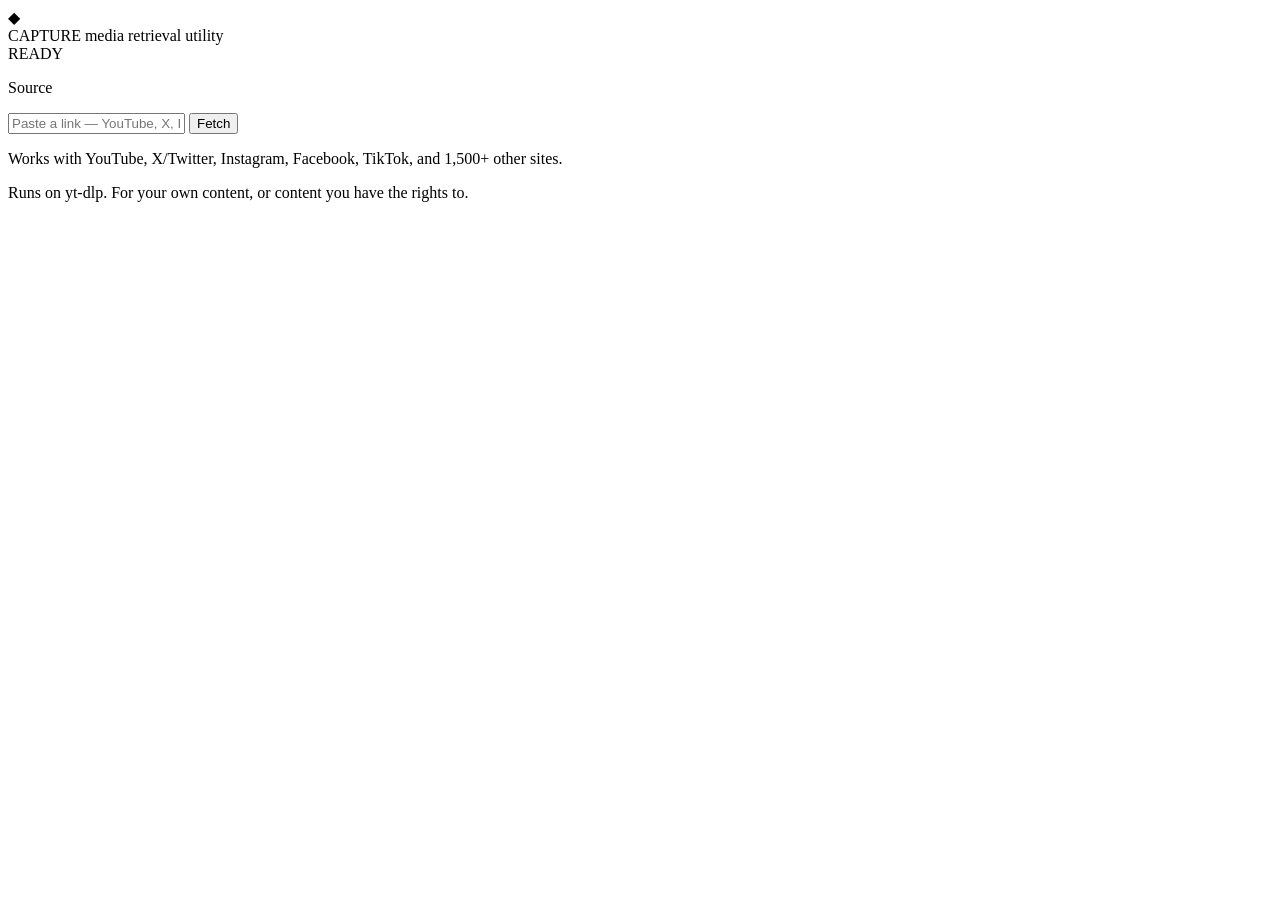
==== frontend/index.html @ 7ab4e215 "Add initial HTML structure for media retrieval utility" ====
<!doctype html>
<html lang="en">
<head>
<meta charset="UTF-8" />
<meta name="viewport" content="width=device-width, initial-scale=1" />
<title>Capture — media retrieval utility</title>
<link rel="preconnect" href="https://fonts.googleapis.com" />
<link rel="preconnect" href="https://fonts.gstatic.com" crossorigin />
<link href="https://fonts.googleapis.com/css2?family=Space+Grotesk:wght@500;700&family=IBM+Plex+Sans:wght@400;500;600&family=IBM+Plex+Mono:wght@400;500&display=swap" rel="stylesheet" />
<link rel="stylesheet" href="style.css" />
</head>
<body>

<div class="frame">

  <header class="nameplate">
    <div class="nameplate-mark" aria-hidden="true">&#9670;</div>
    <div class="nameplate-text">
      <span class="nameplate-title">CAPTURE</span>
      <span class="nameplate-sub">media retrieval utility</span>
    </div>
    <div class="nameplate-status"><span class="status-dot"></span>READY</div>
  </header>

  <main>

    <section class="panel source-panel" aria-labelledby="source-label">
      <p class="eyebrow" id="source-label">Source</p>
      <form id="fetch-form" class="source-form">
        <input
          type="url"
          id="url-input"
          class="url-input"
          placeholder="Paste a link — YouTube, X, Instagram, Facebook…"
          autocomplete="off"
          required
        />
        <button type="submit" id="fetch-btn" class="fetch-btn">
          <span class="btn-label">Fetch</span>
        </button>
      </form>
      <p class="hint">Works with YouTube, X/Twitter, Instagram, Facebook, TikTok, and 1,500+ other sites.</p>
      <p class="error-text" id="error-box" role="alert" hidden></p>
    </section>

    <section class="panel media-panel" id="media-panel" hidden>
      <img id="media-thumb" class="media-thumb" alt="" />
      <div class="media-meta">
        <h2 id="media-title" class="media-title"></h2>
        <p class="media-sub">
          <span id="media-uploader"></span><span class="dot-sep" id="uploader-sep" hidden>&middot;</span><span id="media-duration" class="mono"></span>
        </p>
      </div>
    </section>

    <section class="panel ladder-panel" id="ladder-panel" hidden aria-labelledby="ladder-label">
      <p class="eyebrow" id="ladder-label">Format ladder</p>
      <div class="ladder" id="ladder-list" role="radiogroup" aria-labelledby="ladder-label"></div>
      <button type="button" id="download-btn" class="capture-btn" disabled>
        <span class="btn-label">Download</span>
      </button>
    </section>

    <section class="panel status-panel" id="status-panel" hidden aria-live="polite">
      <div class="status-row">
        <span class="tally-dot" id="tally-dot"></span>
        <span id="status-text" class="mono"></span>
      </div>
      <a id="download-link" class="download-link" hidden download>
        <span class="btn-label">Save file</span>
      </a>
    </section>

  </main>

  <footer class="footer">
    <p>Runs on <span class="mono">yt-dlp</span>. For your own content, or content you have the rights to.</p>
  </footer>

</div>

<script src="app.js"></script>
</body>
</html>
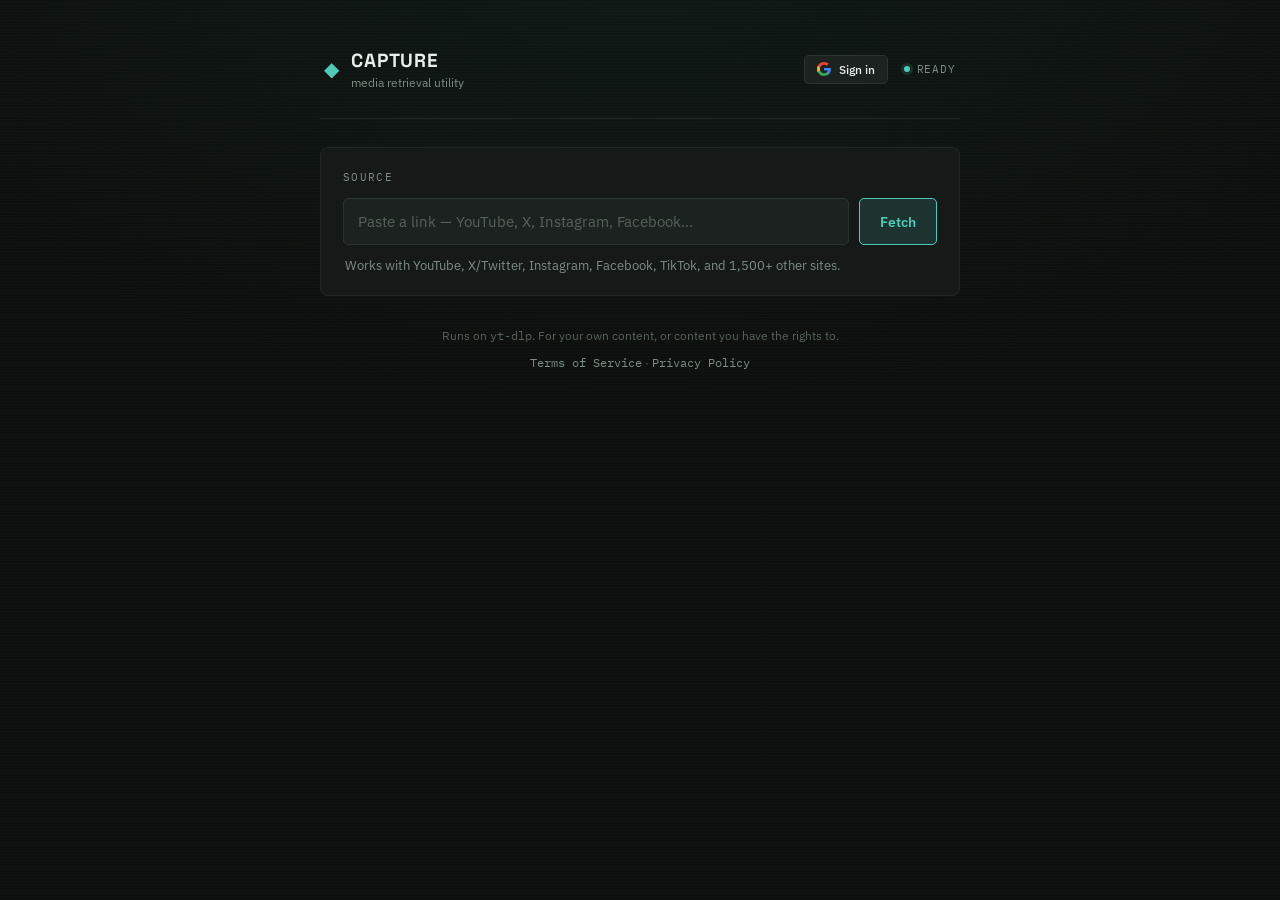
==== commit ec890568: "feat: add Google authentication, PostgreSQL sessions, and quality access gate" ====
--- a/frontend/index.html
+++ b/frontend/index.html
@@ -8,6 +8,7 @@
 <link rel="preconnect" href="https://fonts.gstatic.com" crossorigin />
 <link href="https://fonts.googleapis.com/css2?family=Space+Grotesk:wght@500;700&family=IBM+Plex+Sans:wght@400;500;600&family=IBM+Plex+Mono:wght@400;500&display=swap" rel="stylesheet" />
 <link rel="stylesheet" href="style.css" />
+<script src="https://accounts.google.com/gsi/client" async defer></script>
 </head>
 <body>
 
@@ -19,7 +20,25 @@
       <span class="nameplate-title">CAPTURE</span>
       <span class="nameplate-sub">media retrieval utility</span>
     </div>
-    <div class="nameplate-status"><span class="status-dot"></span>READY</div>
+    <div class="nameplate-right">
+      <div class="auth-bar" id="auth-bar">
+        <button type="button" class="auth-btn" id="login-trigger-btn">
+          <svg class="google-icon" viewBox="0 0 24 24" width="14" height="14">
+            <path fill="#4285F4" d="M23.745 12.27c0-.7-.06-1.4-.19-2.07H12v4.51h6.6c-.29 1.52-1.14 2.8-2.4 3.65v3h3.88c2.27-2.09 3.66-5.17 3.66-9.09z"/>
+            <path fill="#34A853" d="M12 24c3.24 0 5.95-1.08 7.93-2.91l-3.88-3c-1.08.72-2.45 1.16-4.05 1.16-3.12 0-5.77-2.1-6.72-4.93H1.26v3.09C3.29 21.48 7.35 24 12 24z"/>
+            <path fill="#FBBC05" d="M5.28 14.32c-.25-.72-.38-1.49-.38-2.32s.13-1.6.38-2.32V6.59H1.26C.46 8.18 0 9.99 0 12s.46 3.82 1.26 5.41l4.02-3.09z"/>
+            <path fill="#EA4335" d="M12 4.75c1.77 0 3.35.61 4.6 1.8l3.42-3.42C17.95 1.19 15.24 0 12 0 7.35 0 3.29 2.52 1.26 6.59l4.02 3.09c.95-2.83 3.6-4.93 6.72-4.93z"/>
+          </svg>
+          <span class="btn-label">Sign in</span>
+        </button>
+        <div class="user-badge" id="user-badge" hidden>
+          <img id="user-avatar" class="user-avatar" alt="Avatar" src="" />
+          <span id="user-name" class="user-name mono"></span>
+          <button type="button" class="logout-btn" id="logout-btn" title="Sign out">Sign out</button>
+        </div>
+      </div>
+      <div class="nameplate-status"><span class="status-dot"></span>READY</div>
+    </div>
   </header>
 
   <main>
@@ -54,7 +73,10 @@
     </section>
 
     <section class="panel ladder-panel" id="ladder-panel" hidden aria-labelledby="ladder-label">
-      <p class="eyebrow" id="ladder-label">Format ladder</p>
+      <div class="ladder-header">
+        <p class="eyebrow" id="ladder-label">Format ladder</p>
+        <span class="ladder-hint" id="ladder-hint"></span>
+      </div>
       <div class="ladder" id="ladder-list" role="radiogroup" aria-labelledby="ladder-label"></div>
       <button type="button" id="download-btn" class="capture-btn" disabled>
         <span class="btn-label">Download</span>
@@ -75,8 +97,31 @@
 
   <footer class="footer">
     <p>Runs on <span class="mono">yt-dlp</span>. For your own content, or content you have the rights to.</p>
+    <p class="footer-links">
+      <a href="/terms">Terms of Service</a> &middot; <a href="/privacy">Privacy Policy</a>
+    </p>
   </footer>
 
+</div>
+
+<!-- Google Login Modal Dialog -->
+<div class="modal-backdrop" id="login-modal" hidden>
+  <div class="modal-box" role="dialog" aria-modal="true" aria-labelledby="modal-title">
+    <button type="button" class="modal-close" id="modal-close-btn" aria-label="Close">&times;</button>
+    <div class="modal-header">
+      <div class="nameplate-mark" aria-hidden="true">&#9670;</div>
+      <h3 class="modal-title" id="modal-title">Sign in to AnyDown</h3>
+    </div>
+    <p class="modal-desc" id="modal-desc">
+      Sign in with Google to unlock 1080p, 1440p, 4K, and high-bitrate video downloads.
+    </p>
+    <div class="google-btn-container" id="google-btn-container">
+      <div id="g-signin-element"></div>
+    </div>
+    <p class="modal-notice mono">
+      By signing in, you agree to our <a href="/terms" target="_blank">Terms</a> and <a href="/privacy" target="_blank">Privacy Policy</a>.
+    </p>
+  </div>
 </div>
 
 <script src="app.js"></script>
--- a/frontend/style.css
+++ b/frontend/style.css
@@ -0,0 +1,682 @@
+/* ===========================================================
+   CAPTURE — token system
+   Grounded in broadcast/signal-monitoring equipment: a console
+   panel, a format "ladder" (echoing ABR bitrate ladders), and a
+   two-color functional signal system (teal = ready/selected,
+   amber = actively working, coral = failed).
+   =========================================================== */
+
+:root {
+  --bg: #0c0f0d;
+  --surface: #151a18;
+  --surface-raised: #1c2220;
+  --border: #2a332f;
+  --border-soft: #202623;
+  --text: #e9eeea;
+  --text-muted: #7e8c85;
+  --text-faint: #566159;
+
+  --signal: #4fc9b8;
+  --signal-dim: rgba(79, 201, 184, 0.14);
+  --signal-dim-strong: rgba(79, 201, 184, 0.28);
+
+  --tally: #e8a33d;
+  --tally-dim: rgba(232, 163, 61, 0.16);
+
+  --error: #e2685a;
+  --error-dim: rgba(226, 104, 90, 0.14);
+
+  --font-display: "Space Grotesk", "IBM Plex Sans", sans-serif;
+  --font-body: "IBM Plex Sans", system-ui, sans-serif;
+  --font-mono: "IBM Plex Mono", ui-monospace, "SF Mono", Menlo, monospace;
+
+  --radius: 8px;
+  --radius-sm: 5px;
+}
+
+* { box-sizing: border-box; }
+
+html, body {
+  margin: 0;
+  padding: 0;
+  background: var(--bg);
+  color: var(--text);
+  font-family: var(--font-body);
+  -webkit-font-smoothing: antialiased;
+}
+
+body {
+  min-height: 100vh;
+  display: flex;
+  justify-content: center;
+  padding: 48px 20px 80px;
+  background-image:
+    radial-gradient(ellipse 900px 500px at 50% -10%, rgba(79, 201, 184, 0.06), transparent),
+    repeating-linear-gradient(0deg, rgba(255,255,255,0.012) 0px, rgba(255,255,255,0.012) 1px, transparent 1px, transparent 3px);
+}
+
+.frame {
+  width: 100%;
+  max-width: 640px;
+}
+
+.mono { font-family: var(--font-mono); font-variant-numeric: tabular-nums; }
+
+/* ---------- nameplate ---------- */
+
+.nameplate {
+  display: flex;
+  align-items: center;
+  gap: 12px;
+  padding: 0 4px 28px;
+  border-bottom: 1px solid var(--border-soft);
+  margin-bottom: 28px;
+  animation: power-on 0.6s ease both;
+}
+
+.nameplate-mark {
+  font-size: 20px;
+  color: var(--signal);
+  line-height: 1;
+}
+
+.nameplate-text {
+  display: flex;
+  flex-direction: column;
+  gap: 2px;
+  flex: 1;
+}
+
+.nameplate-title {
+  font-family: var(--font-display);
+  font-weight: 700;
+  font-size: 19px;
+  letter-spacing: 0.04em;
+}
+
+.nameplate-sub {
+  font-size: 12px;
+  color: var(--text-muted);
+}
+
+.nameplate-status {
+  display: flex;
+  align-items: center;
+  gap: 7px;
+  font-family: var(--font-mono);
+  font-size: 11px;
+  letter-spacing: 0.08em;
+  color: var(--text-muted);
+}
+
+.status-dot {
+  width: 6px;
+  height: 6px;
+  border-radius: 50%;
+  background: var(--signal);
+  box-shadow: 0 0 0 3px var(--signal-dim);
+}
+
+/* ---------- panels ---------- */
+
+/* Elements we toggle via [hidden] must actually hide even though some rules
+   set display on the same elements. */
+[hidden] { display: none !important; }
+
+.panel {
+  background: var(--surface);
+  border: 1px solid var(--border-soft);
+  border-radius: var(--radius);
+  padding: 22px;
+  margin-bottom: 16px;
+  animation: rise 0.35s ease both;
+}
+
+.eyebrow {
+  font-family: var(--font-mono);
+  font-size: 11px;
+  letter-spacing: 0.12em;
+  text-transform: uppercase;
+  color: var(--text-muted);
+  margin: 0 0 14px;
+}
+
+/* ---------- source panel ---------- */
+
+.source-form {
+  display: flex;
+  gap: 10px;
+}
+
+.url-input {
+  flex: 1;
+  min-width: 0;
+  background: var(--surface-raised);
+  border: 1px solid var(--border);
+  border-radius: var(--radius-sm);
+  color: var(--text);
+  font-family: var(--font-body);
+  font-size: 14.5px;
+  padding: 13px 14px;
+}
+
+.url-input::placeholder { color: var(--text-faint); }
+
+.url-input:focus-visible {
+  outline: none;
+  border-color: var(--signal);
+  box-shadow: 0 0 0 3px var(--signal-dim);
+}
+
+.url-input.scanning {
+  border-color: var(--tally);
+  animation: scan-pulse 1.1s ease-in-out infinite;
+}
+
+.fetch-btn, .capture-btn {
+  font-family: var(--font-body);
+  font-weight: 600;
+  font-size: 14px;
+  border: 1px solid var(--signal);
+  background: var(--signal-dim);
+  color: var(--signal);
+  border-radius: var(--radius-sm);
+  padding: 0 20px;
+  cursor: pointer;
+  white-space: nowrap;
+  transition: background 0.15s ease, transform 0.1s ease;
+}
+
+.fetch-btn:hover, .capture-btn:not(:disabled):hover {
+  background: var(--signal-dim-strong);
+}
+
+.fetch-btn:active, .capture-btn:not(:disabled):active {
+  transform: scale(0.98);
+}
+
+.fetch-btn:focus-visible, .capture-btn:focus-visible,
+.download-link:focus-visible, .download-btn-like:focus-visible {
+  outline: none;
+  box-shadow: 0 0 0 3px var(--signal-dim-strong);
+}
+
+.capture-btn {
+  width: 100%;
+  padding: 13px 0;
+  margin-top: 18px;
+}
+
+.capture-btn:disabled {
+  border-color: var(--border);
+  background: transparent;
+  color: var(--text-faint);
+  cursor: not-allowed;
+}
+
+.hint {
+  font-size: 12.5px;
+  color: var(--text-muted);
+  margin: 12px 2px 0;
+}
+
+.error-text {
+  font-size: 13px;
+  color: var(--error);
+  background: var(--error-dim);
+  border: 1px solid rgba(226, 104, 90, 0.3);
+  border-radius: var(--radius-sm);
+  padding: 10px 12px;
+  margin: 14px 0 0;
+}
+
+/* ---------- media panel ---------- */
+
+.media-panel {
+  display: flex;
+  gap: 16px;
+  align-items: center;
+}
+
+.media-thumb {
+  width: 108px;
+  height: 68px;
+  object-fit: cover;
+  border-radius: var(--radius-sm);
+  background: var(--surface-raised);
+  border: 1px solid var(--border-soft);
+  flex-shrink: 0;
+}
+
+/* When no thumbnail is available, hide the empty box and let text breathe. */
+.media-panel.no-thumb .media-thumb { display: none; }
+.media-panel.no-thumb .media-meta { flex: 1; }
+
+.media-meta { min-width: 0; }
+
+.media-title {
+  font-family: var(--font-display);
+  font-size: 15.5px;
+  font-weight: 500;
+  margin: 0 0 6px;
+  line-height: 1.35;
+  overflow: hidden;
+  text-overflow: ellipsis;
+  display: -webkit-box;
+  -webkit-line-clamp: 2;
+  -webkit-box-orient: vertical;
+}
+
+.media-sub {
+  font-size: 12.5px;
+  color: var(--text-muted);
+  margin: 0;
+}
+
+.dot-sep { margin: 0 6px; }
+
+/* ---------- format ladder ---------- */
+
+.ladder {
+  position: relative;
+  display: flex;
+  flex-direction: column;
+  gap: 3px;
+  padding-left: 20px;
+}
+
+.ladder::before {
+  content: "";
+  position: absolute;
+  left: 6px;
+  top: 12px;
+  bottom: 12px;
+  width: 1px;
+  background: var(--border);
+}
+
+.rung {
+  position: relative;
+  display: flex;
+  align-items: center;
+  justify-content: space-between;
+  gap: 12px;
+  padding: 11px 14px;
+  border-radius: var(--radius-sm);
+  border: 1px solid transparent;
+  cursor: pointer;
+  background: transparent;
+}
+
+.rung:hover { background: var(--surface-raised); }
+
+.rung::before {
+  content: "";
+  position: absolute;
+  left: -18px;
+  top: 50%;
+  width: 7px;
+  height: 7px;
+  border-radius: 50%;
+  background: var(--border);
+  transform: translateY(-50%);
+  transition: background 0.15s ease, box-shadow 0.15s ease;
+}
+
+.rung[aria-checked="true"] {
+  border-color: var(--signal);
+  background: var(--signal-dim);
+}
+
+.rung[aria-checked="true"]::before {
+  background: var(--signal);
+  box-shadow: 0 0 0 3px var(--signal-dim);
+}
+
+.rung:focus-visible {
+  outline: none;
+  box-shadow: 0 0 0 3px var(--signal-dim-strong);
+}
+
+.rung-label {
+  font-size: 14px;
+  font-weight: 500;
+}
+
+.rung-spec {
+  font-size: 12px;
+  color: var(--text-muted);
+  white-space: nowrap;
+}
+
+/* ---------- status panel ---------- */
+
+.status-row {
+  display: flex;
+  align-items: center;
+  gap: 10px;
+}
+
+.tally-dot {
+  width: 8px;
+  height: 8px;
+  border-radius: 50%;
+  background: var(--text-faint);
+  flex-shrink: 0;
+}
+
+.tally-dot.active {
+  background: var(--tally);
+  animation: tally-pulse 1.2s ease-in-out infinite;
+}
+
+.tally-dot.done { background: var(--signal); }
+.tally-dot.failed { background: var(--error); }
+
+#status-text { font-size: 13.5px; }
+
+.download-link {
+  display: block;
+  text-align: center;
+  margin-top: 16px;
+  padding: 13px 0;
+  border-radius: var(--radius-sm);
+  border: 1px solid var(--signal);
+  background: var(--signal-dim);
+  color: var(--signal);
+  font-weight: 600;
+  font-size: 14px;
+  text-decoration: none;
+  transition: background 0.15s ease;
+}
+
+.download-link:hover { background: var(--signal-dim-strong); }
+
+/* ---------- footer ---------- */
+
+.footer {
+  text-align: center;
+  margin-top: 32px;
+}
+
+.footer p {
+  font-size: 11.5px;
+  color: var(--text-faint);
+}
+
+/* ---------- motion ---------- */
+
+@keyframes power-on {
+  from { opacity: 0; transform: translateY(-4px); }
+  to { opacity: 1; transform: translateY(0); }
+}
+
+@keyframes rise {
+  from { opacity: 0; transform: translateY(6px); }
+  to { opacity: 1; transform: translateY(0); }
+}
+
+@keyframes scan-pulse {
+  0%, 100% { box-shadow: 0 0 0 0 var(--tally-dim); }
+  50% { box-shadow: 0 0 0 4px var(--tally-dim); }
+}
+
+@keyframes tally-pulse {
+  0%, 100% { opacity: 1; box-shadow: 0 0 0 0 rgba(232, 163, 61, 0.45); }
+  50% { opacity: 0.55; box-shadow: 0 0 0 5px rgba(232, 163, 61, 0); }
+}
+
+@media (prefers-reduced-motion: reduce) {
+  *, *::before, *::after {
+    animation-duration: 0.01ms !important;
+    animation-iteration-count: 1 !important;
+    transition-duration: 0.01ms !important;
+  }
+}
+
+/* ---------- responsive ---------- */
+
+@media (max-width: 480px) {
+  body { padding: 28px 14px 60px; }
+  .panel { padding: 16px; }
+  .source-form { flex-direction: column; }
+  .fetch-btn { padding: 13px 0; }
+  .media-panel { flex-direction: column; align-items: flex-start; }
+  .media-thumb { width: 100%; height: 160px; }
+  .nameplate { flex-direction: column; align-items: flex-start; gap: 16px; }
+  .nameplate-right { width: 100%; justify-content: space-between; }
+}
+
+/* ---------- auth UI ---------- */
+
+.nameplate-right {
+  display: flex;
+  align-items: center;
+  gap: 16px;
+}
+
+.auth-bar {
+  display: flex;
+  align-items: center;
+}
+
+.auth-btn {
+  display: inline-flex;
+  align-items: center;
+  gap: 8px;
+  background: var(--surface-raised);
+  border: 1px solid var(--border);
+  color: var(--text);
+  padding: 6px 12px;
+  border-radius: var(--radius-sm);
+  font-size: 12px;
+  font-family: var(--font-body);
+  font-weight: 500;
+  cursor: pointer;
+  transition: all 0.15s ease;
+}
+
+.auth-btn:hover {
+  border-color: var(--signal);
+  color: var(--signal);
+}
+
+.google-icon {
+  display: block;
+}
+
+.user-badge {
+  display: inline-flex;
+  align-items: center;
+  gap: 8px;
+}
+
+.user-avatar {
+  width: 22px;
+  height: 22px;
+  border-radius: 50%;
+  border: 1px solid var(--border);
+  object-fit: cover;
+}
+
+.user-name {
+  font-size: 12px;
+  color: var(--text);
+  max-width: 120px;
+  overflow: hidden;
+  text-overflow: ellipsis;
+  white-space: nowrap;
+}
+
+.logout-btn {
+  background: transparent;
+  border: 1px solid var(--border-soft);
+  color: var(--text-muted);
+  font-size: 11px;
+  font-family: var(--font-mono);
+  padding: 3px 8px;
+  border-radius: 4px;
+  cursor: pointer;
+  transition: all 0.15s ease;
+}
+
+.logout-btn:hover {
+  border-color: var(--error);
+  color: var(--error);
+}
+
+/* ---------- locked rungs ---------- */
+
+.ladder-header {
+  display: flex;
+  align-items: center;
+  justify-content: space-between;
+  margin-bottom: 8px;
+}
+
+.ladder-hint {
+  font-size: 11px;
+  color: var(--text-muted);
+  font-family: var(--font-mono);
+}
+
+.rung.locked {
+  cursor: pointer;
+}
+
+.rung.locked .rung-label {
+  display: flex;
+  align-items: center;
+  gap: 8px;
+}
+
+.rung-lock-badge {
+  display: inline-flex;
+  align-items: center;
+  gap: 4px;
+  font-size: 11px;
+  font-family: var(--font-mono);
+  color: var(--tally);
+  background: var(--tally-dim);
+  border: 1px solid rgba(232, 163, 61, 0.35);
+  padding: 2px 7px;
+  border-radius: 4px;
+}
+
+.rung-right {
+  display: flex;
+  align-items: center;
+  gap: 8px;
+}
+
+/* ---------- modal dialog ---------- */
+
+.modal-backdrop {
+  position: fixed;
+  inset: 0;
+  background: rgba(12, 15, 13, 0.82);
+  backdrop-filter: blur(4px);
+  display: flex;
+  align-items: center;
+  justify-content: center;
+  z-index: 1000;
+  padding: 16px;
+  animation: power-on 0.2s ease both;
+}
+
+.modal-backdrop[hidden] {
+  display: none !important;
+}
+
+.modal-box {
+  position: relative;
+  background: var(--surface);
+  border: 1px solid var(--border);
+  border-radius: var(--radius);
+  max-width: 420px;
+  width: 100%;
+  padding: 32px 28px 24px;
+  box-shadow: 0 20px 48px rgba(0, 0, 0, 0.6);
+}
+
+.modal-close {
+  position: absolute;
+  top: 14px;
+  right: 14px;
+  background: transparent;
+  border: none;
+  color: var(--text-muted);
+  font-size: 24px;
+  line-height: 1;
+  cursor: pointer;
+  padding: 4px 8px;
+  border-radius: 4px;
+}
+
+.modal-close:hover { color: var(--text); }
+
+.modal-header {
+  display: flex;
+  align-items: center;
+  gap: 10px;
+  margin-bottom: 12px;
+}
+
+.modal-title {
+  margin: 0;
+  font-family: var(--font-display);
+  font-size: 19px;
+  letter-spacing: 0.02em;
+  color: var(--text);
+}
+
+.modal-desc {
+  font-size: 13.5px;
+  color: var(--text-muted);
+  line-height: 1.5;
+  margin: 0 0 20px;
+}
+
+.google-btn-container {
+  display: flex;
+  justify-content: center;
+  margin: 24px 0 16px;
+  min-height: 44px;
+}
+
+.modal-notice {
+  font-size: 11px;
+  color: var(--text-faint);
+  text-align: center;
+  margin: 16px 0 0;
+  line-height: 1.5;
+}
+
+.modal-notice a {
+  color: var(--signal);
+  text-decoration: none;
+}
+
+.modal-notice a:hover {
+  text-decoration: underline;
+}
+
+/* ---------- footer links ---------- */
+
+.footer-links {
+  margin-top: 8px;
+}
+
+.footer-links a {
+  color: var(--text-muted);
+  font-size: 11.5px;
+  text-decoration: none;
+  font-family: var(--font-mono);
+  transition: color 0.15s ease;
+}
+
+.footer-links a:hover {
+  color: var(--signal);
+  text-decoration: underline;
+}
+
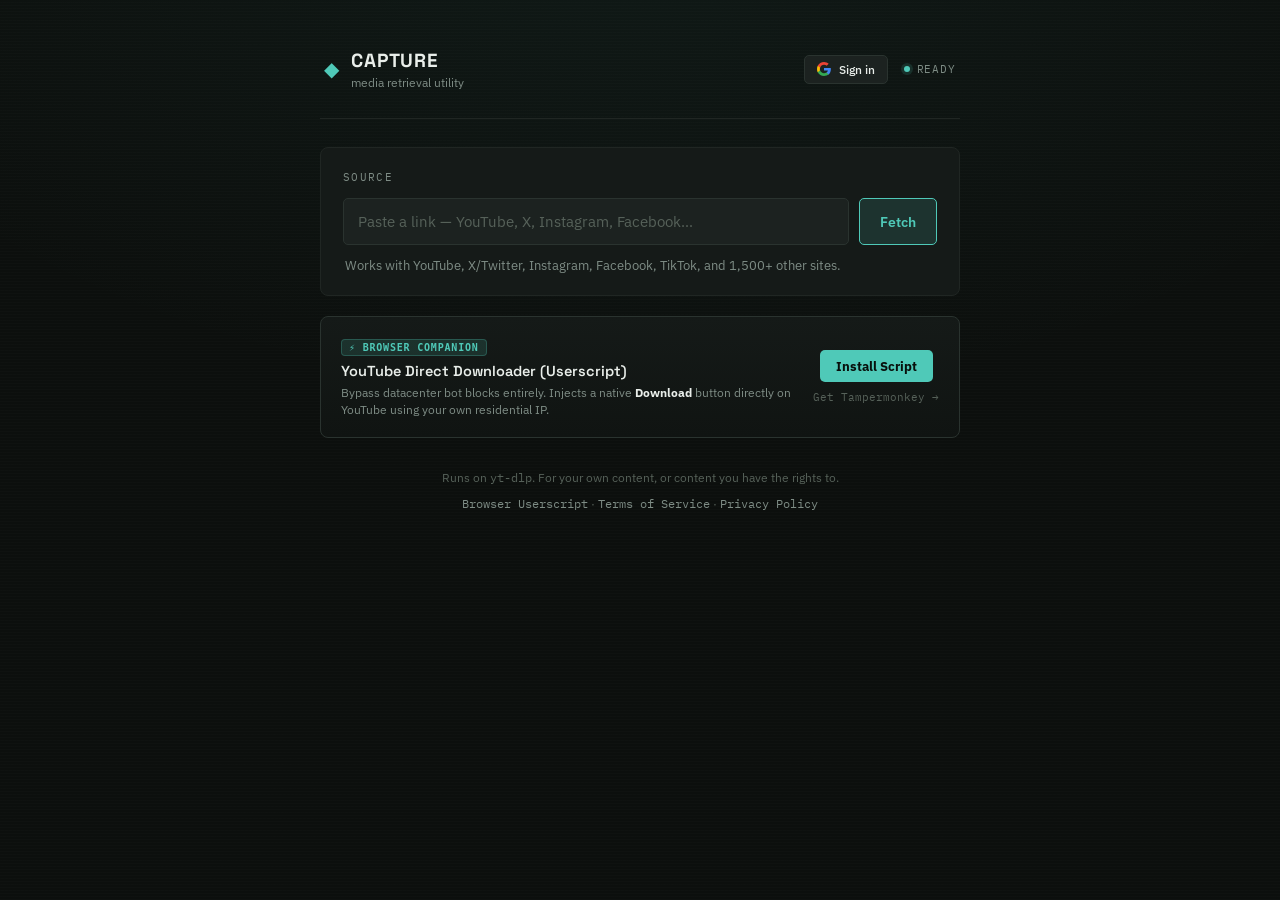
==== commit 71644375: "feat: add anydown.user.js browser companion script and direct installation endpoint" ====
--- a/frontend/index.html
+++ b/frontend/index.html
@@ -78,6 +78,23 @@
         <span class="ladder-hint" id="ladder-hint"></span>
       </div>
       <div class="ladder" id="ladder-list" role="radiogroup" aria-labelledby="ladder-label"></div>
+
+      <!-- Minimalistic Sign-In Box for > 720p qualities -->
+      <div class="minimal-auth-card" id="minimal-auth-card" hidden>
+        <div class="minimal-auth-header">
+          <div class="minimal-auth-pill">
+            <span class="lock-icon" aria-hidden="true">&#128274;</span>
+            <span id="minimal-auth-tag" class="mono">Quality Gate &gt; 720p</span>
+          </div>
+          <span class="minimal-auth-badge mono">Free Account</span>
+        </div>
+        <p class="minimal-auth-title" id="minimal-auth-title">Sign in with Google to download in full HD</p>
+        <p class="minimal-auth-sub">High-resolution formats (1080p, 1440p, 4K) require a free Google sign-in. Your download will start automatically once signed in.</p>
+        <div class="minimal-auth-btn-wrap">
+          <div id="minimal-g-signin-element"></div>
+        </div>
+      </div>
+
       <button type="button" id="download-btn" class="capture-btn" disabled>
         <span class="btn-label">Download</span>
       </button>
@@ -88,9 +105,31 @@
         <span class="tally-dot" id="tally-dot"></span>
         <span id="status-text" class="mono"></span>
       </div>
+      <div id="status-tip" class="status-tip" hidden>
+        <span class="status-tip-icon" aria-hidden="true">&#128161;</span>
+        <span id="status-tip-text"></span>
+      </div>
       <a id="download-link" class="download-link" hidden download>
         <span class="btn-label">Save file</span>
       </a>
+    </section>
+
+    <section class="panel companion-panel" id="companion-panel">
+      <div class="companion-box">
+        <div class="companion-left">
+          <div class="companion-tag mono">&#9889; BROWSER COMPANION</div>
+          <h3 class="companion-title">YouTube Direct Downloader (Userscript)</h3>
+          <p class="companion-desc">
+            Bypass datacenter bot blocks entirely. Injects a native <strong>Download</strong> button directly on YouTube using your own residential IP.
+          </p>
+        </div>
+        <div class="companion-actions">
+          <a href="/anydown.user.js" class="companion-btn" id="companion-install-btn">
+            Install Script
+          </a>
+          <a href="https://www.tampermonkey.net/" target="_blank" rel="noopener noreferrer" class="companion-help mono">Get Tampermonkey &rarr;</a>
+        </div>
+      </div>
     </section>
 
   </main>
@@ -98,7 +137,7 @@
   <footer class="footer">
     <p>Runs on <span class="mono">yt-dlp</span>. For your own content, or content you have the rights to.</p>
     <p class="footer-links">
-      <a href="/terms">Terms of Service</a> &middot; <a href="/privacy">Privacy Policy</a>
+      <a href="/anydown.user.js">Browser Userscript</a> &middot; <a href="/terms">Terms of Service</a> &middot; <a href="/privacy">Privacy Policy</a>
     </p>
   </footer>
 
--- a/frontend/style.css
+++ b/frontend/style.css
@@ -375,6 +375,35 @@
 
 #status-text { font-size: 13.5px; }
 
+.status-tip {
+  display: flex;
+  align-items: flex-start;
+  gap: 8px;
+  margin-top: 10px;
+  padding: 10px 12px;
+  background: rgba(232, 163, 61, 0.08);
+  border: 1px solid rgba(232, 163, 61, 0.25);
+  border-radius: var(--radius-sm);
+  font-size: 12.5px;
+  line-height: 1.45;
+  color: var(--text);
+  animation: rise 0.2s ease both;
+}
+
+.status-tip[hidden] {
+  display: none !important;
+}
+
+.status-tip-icon {
+  flex-shrink: 0;
+  font-size: 14px;
+  line-height: 1.2;
+}
+
+#status-tip-text {
+  color: var(--text);
+}
+
 .download-link {
   display: block;
   text-align: center;
@@ -569,6 +598,71 @@
   gap: 8px;
 }
 
+/* ---------- minimal auth box ---------- */
+
+.minimal-auth-card {
+  margin: 14px 0 16px;
+  padding: 16px 18px;
+  background: rgba(30, 41, 59, 0.45);
+  border: 1px solid rgba(66, 133, 244, 0.35);
+  border-radius: var(--radius-sm);
+  box-shadow: 0 4px 18px rgba(0, 0, 0, 0.35);
+  animation: rise 0.25s ease both;
+}
+
+.minimal-auth-card[hidden] {
+  display: none !important;
+}
+
+.minimal-auth-header {
+  display: flex;
+  align-items: center;
+  justify-content: space-between;
+  margin-bottom: 8px;
+}
+
+.minimal-auth-pill {
+  display: inline-flex;
+  align-items: center;
+  gap: 6px;
+  background: rgba(66, 133, 244, 0.12);
+  border: 1px solid rgba(66, 133, 244, 0.28);
+  padding: 3px 8px;
+  border-radius: 4px;
+  font-size: 11px;
+  color: #8ab4f8;
+}
+
+.minimal-auth-badge {
+  font-size: 10px;
+  color: var(--text-faint);
+  letter-spacing: 0.05em;
+  text-transform: uppercase;
+}
+
+.minimal-auth-title {
+  margin: 0 0 4px;
+  font-family: var(--font-display);
+  font-size: 14.5px;
+  font-weight: 700;
+  color: var(--text);
+  letter-spacing: 0.01em;
+}
+
+.minimal-auth-sub {
+  margin: 0 0 14px;
+  font-size: 12px;
+  color: var(--text-muted);
+  line-height: 1.45;
+}
+
+.minimal-auth-btn-wrap {
+  display: flex;
+  justify-content: flex-start;
+  align-items: center;
+  min-height: 42px;
+}
+
 /* ---------- modal dialog ---------- */
 
 .modal-backdrop {
@@ -680,3 +774,105 @@
   text-decoration: underline;
 }
 
+/* ---------- browser companion panel ---------- */
+
+.companion-panel {
+  margin-top: 20px;
+  background: linear-gradient(180deg, var(--surface) 0%, #101412 100%);
+  border: 1px solid var(--border);
+  padding: 18px 20px;
+  border-radius: var(--radius);
+  animation: panel-enter 0.4s ease both;
+}
+
+.companion-box {
+  display: flex;
+  align-items: center;
+  justify-content: space-between;
+  gap: 20px;
+}
+
+@media (max-width: 600px) {
+  .companion-box {
+    flex-direction: column;
+    align-items: flex-start;
+  }
+}
+
+.companion-left {
+  flex: 1;
+}
+
+.companion-tag {
+  display: inline-block;
+  font-size: 10px;
+  font-weight: 600;
+  letter-spacing: 0.08em;
+  color: var(--signal);
+  background: var(--signal-dim);
+  border: 1px solid rgba(79, 201, 184, 0.25);
+  padding: 2px 7px;
+  border-radius: 4px;
+  margin-bottom: 6px;
+}
+
+.companion-title {
+  margin: 0 0 4px;
+  font-size: 14.5px;
+  font-weight: 600;
+  color: var(--text);
+  font-family: var(--font-display);
+}
+
+.companion-desc {
+  margin: 0;
+  font-size: 12px;
+  line-height: 1.45;
+  color: var(--text-muted);
+}
+
+.companion-desc strong {
+  color: var(--text);
+}
+
+.companion-actions {
+  display: flex;
+  flex-direction: column;
+  align-items: center;
+  gap: 8px;
+  flex-shrink: 0;
+}
+
+.companion-btn {
+  display: inline-flex;
+  align-items: center;
+  justify-content: center;
+  background: var(--signal);
+  color: #08100c;
+  font-weight: 700;
+  font-size: 12.5px;
+  text-decoration: none;
+  padding: 8px 16px;
+  border-radius: var(--radius-sm);
+  transition: background 0.15s ease, transform 0.15s ease;
+  white-space: nowrap;
+}
+
+.companion-btn:hover {
+  background: #6cecdb;
+  transform: translateY(-1px);
+}
+
+.companion-help {
+  font-size: 10.5px;
+  color: var(--text-faint);
+  text-decoration: none;
+  transition: color 0.15s ease;
+}
+
+.companion-help:hover {
+  color: var(--signal);
+  text-decoration: underline;
+}
+
+
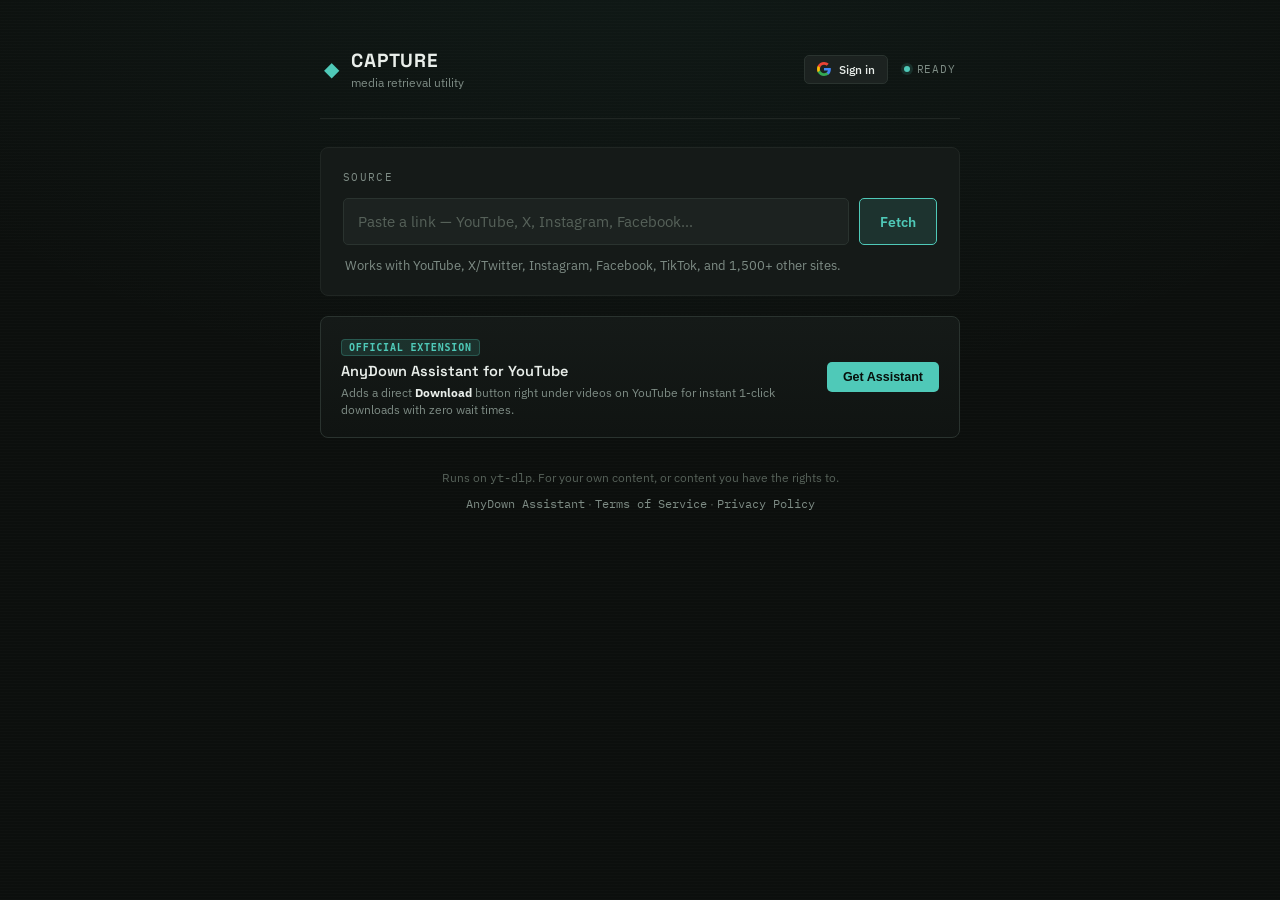
==== commit 605e1827: "fix(frontend): rebrand companion to AnyDown Assistant, hide raw server diagnostics, add guided 2-ste" ====
--- a/frontend/index.html
+++ b/frontend/index.html
@@ -117,17 +117,16 @@
     <section class="panel companion-panel" id="companion-panel">
       <div class="companion-box">
         <div class="companion-left">
-          <div class="companion-tag mono">&#9889; BROWSER COMPANION</div>
-          <h3 class="companion-title">YouTube Direct Downloader (Userscript)</h3>
+          <div class="companion-tag mono">OFFICIAL EXTENSION</div>
+          <h3 class="companion-title">AnyDown Assistant for YouTube</h3>
           <p class="companion-desc">
-            Bypass datacenter bot blocks entirely. Injects a native <strong>Download</strong> button directly on YouTube using your own residential IP.
+            Adds a direct <strong>Download</strong> button right under videos on YouTube for instant 1-click downloads with zero wait times.
           </p>
         </div>
         <div class="companion-actions">
-          <a href="/anydown.user.js" class="companion-btn" id="companion-install-btn">
-            Install Script
-          </a>
-          <a href="https://www.tampermonkey.net/" target="_blank" rel="noopener noreferrer" class="companion-help mono">Get Tampermonkey &rarr;</a>
+          <button type="button" class="companion-btn" id="companion-install-btn">
+            Get Assistant
+          </button>
         </div>
       </div>
     </section>
@@ -137,7 +136,7 @@
   <footer class="footer">
     <p>Runs on <span class="mono">yt-dlp</span>. For your own content, or content you have the rights to.</p>
     <p class="footer-links">
-      <a href="/anydown.user.js">Browser Userscript</a> &middot; <a href="/terms">Terms of Service</a> &middot; <a href="/privacy">Privacy Policy</a>
+      <a href="#" id="footer-assistant-link">AnyDown Assistant</a> &middot; <a href="/terms">Terms of Service</a> &middot; <a href="/privacy">Privacy Policy</a>
     </p>
   </footer>
 
@@ -163,6 +162,50 @@
   </div>
 </div>
 
+<!-- AnyDown Assistant Setup Modal -->
+<div class="modal-backdrop" id="assistant-modal" hidden>
+  <div class="modal-box assistant-modal-box" role="dialog" aria-modal="true" aria-labelledby="assistant-modal-title">
+    <button type="button" class="modal-close" id="assistant-modal-close-btn" aria-label="Close">&times;</button>
+    <div class="modal-header">
+      <div class="nameplate-mark" aria-hidden="true">&#9670;</div>
+      <h3 class="modal-title" id="assistant-modal-title">Install AnyDown Assistant</h3>
+    </div>
+    <p class="modal-desc">
+      Download videos directly on YouTube with 1-click in 2 easy steps:
+    </p>
+
+    <div class="assistant-steps">
+      <div class="assistant-step-card">
+        <div class="step-badge mono">STEP 1</div>
+        <div class="step-info">
+          <h4 class="step-title">Add Extension to Browser</h4>
+          <p class="step-desc">Add the verified extension runner from the official Chrome Web Store (1-click).</p>
+        </div>
+        <a href="https://chromewebstore.google.com/detail/tampermonkey/dhdgffkkebhmkfjojejmpbldmpobfkfo" target="_blank" rel="noopener noreferrer" class="step-action-btn">
+          Add to Chrome &rarr;
+        </a>
+      </div>
+
+      <div class="step-connector">&#8595;</div>
+
+      <div class="assistant-step-card highlight">
+        <div class="step-badge mono">STEP 2</div>
+        <div class="step-info">
+          <h4 class="step-title">Activate AnyDown Assistant</h4>
+          <p class="step-desc">Click below to activate the Download button on YouTube. (Click "Install" when prompted).</p>
+        </div>
+        <a href="/anydown.user.js" class="step-action-btn primary" id="modal-activate-assistant-btn" target="_blank">
+          Activate Assistant &rarr;
+        </a>
+      </div>
+    </div>
+
+    <p class="assistant-footer-note mono">
+      Already added the extension? Simply click Step 2 to activate!
+    </p>
+  </div>
+</div>
+
 <script src="app.js"></script>
 </body>
 </html>
--- a/frontend/style.css
+++ b/frontend/style.css
@@ -854,6 +854,8 @@
   text-decoration: none;
   padding: 8px 16px;
   border-radius: var(--radius-sm);
+  border: none;
+  cursor: pointer;
   transition: background 0.15s ease, transform 0.15s ease;
   white-space: nowrap;
 }
@@ -863,16 +865,119 @@
   transform: translateY(-1px);
 }
 
-.companion-help {
-  font-size: 10.5px;
+/* ---------- assistant setup modal ---------- */
+
+.assistant-modal-box {
+  max-width: 480px;
+}
+
+.assistant-steps {
+  display: flex;
+  flex-direction: column;
+  gap: 10px;
+  margin: 20px 0 16px;
+}
+
+.assistant-step-card {
+  display: flex;
+  align-items: center;
+  justify-content: space-between;
+  gap: 14px;
+  background: var(--surface-raised);
+  border: 1px solid var(--border);
+  padding: 12px 14px;
+  border-radius: var(--radius);
+  transition: border-color 0.2s ease;
+}
+
+.assistant-step-card.highlight {
+  border-color: rgba(79, 201, 184, 0.4);
+  background: rgba(79, 201, 184, 0.05);
+}
+
+.step-badge {
+  font-size: 10px;
+  font-weight: 700;
+  letter-spacing: 0.06em;
   color: var(--text-faint);
+  background: #111513;
+  border: 1px solid var(--border);
+  padding: 4px 6px;
+  border-radius: 4px;
+  flex-shrink: 0;
+}
+
+.assistant-step-card.highlight .step-badge {
+  color: var(--signal);
+  border-color: rgba(79, 201, 184, 0.3);
+  background: var(--signal-dim);
+}
+
+.step-info {
+  flex: 1;
+}
+
+.step-title {
+  margin: 0 0 2px;
+  font-size: 13.5px;
+  font-weight: 600;
+  color: var(--text);
+}
+
+.step-desc {
+  margin: 0;
+  font-size: 11.5px;
+  color: var(--text-muted);
+  line-height: 1.4;
+}
+
+.step-action-btn {
+  display: inline-flex;
+  align-items: center;
+  justify-content: center;
+  font-size: 12px;
+  font-weight: 600;
+  padding: 7px 12px;
+  border-radius: var(--radius-sm);
+  background: var(--surface);
+  border: 1px solid var(--border);
+  color: var(--text);
   text-decoration: none;
-  transition: color 0.15s ease;
-}
-
-.companion-help:hover {
-  color: var(--signal);
-  text-decoration: underline;
-}
-
-
+  white-space: nowrap;
+  transition: all 0.15s ease;
+}
+
+.step-action-btn:hover {
+  background: var(--border);
+  border-color: var(--text-muted);
+}
+
+.step-action-btn.primary {
+  background: var(--signal);
+  border-color: var(--signal);
+  color: #08100c;
+  font-weight: 700;
+}
+
+.step-action-btn.primary:hover {
+  background: #6cecdb;
+  border-color: #6cecdb;
+  transform: translateY(-1px);
+}
+
+.step-connector {
+  text-align: center;
+  font-size: 14px;
+  color: var(--text-faint);
+  margin: -4px 0;
+}
+
+.assistant-footer-note {
+  font-size: 11px;
+  color: var(--text-faint);
+  text-align: center;
+  margin: 12px 0 0;
+}
+
+
+
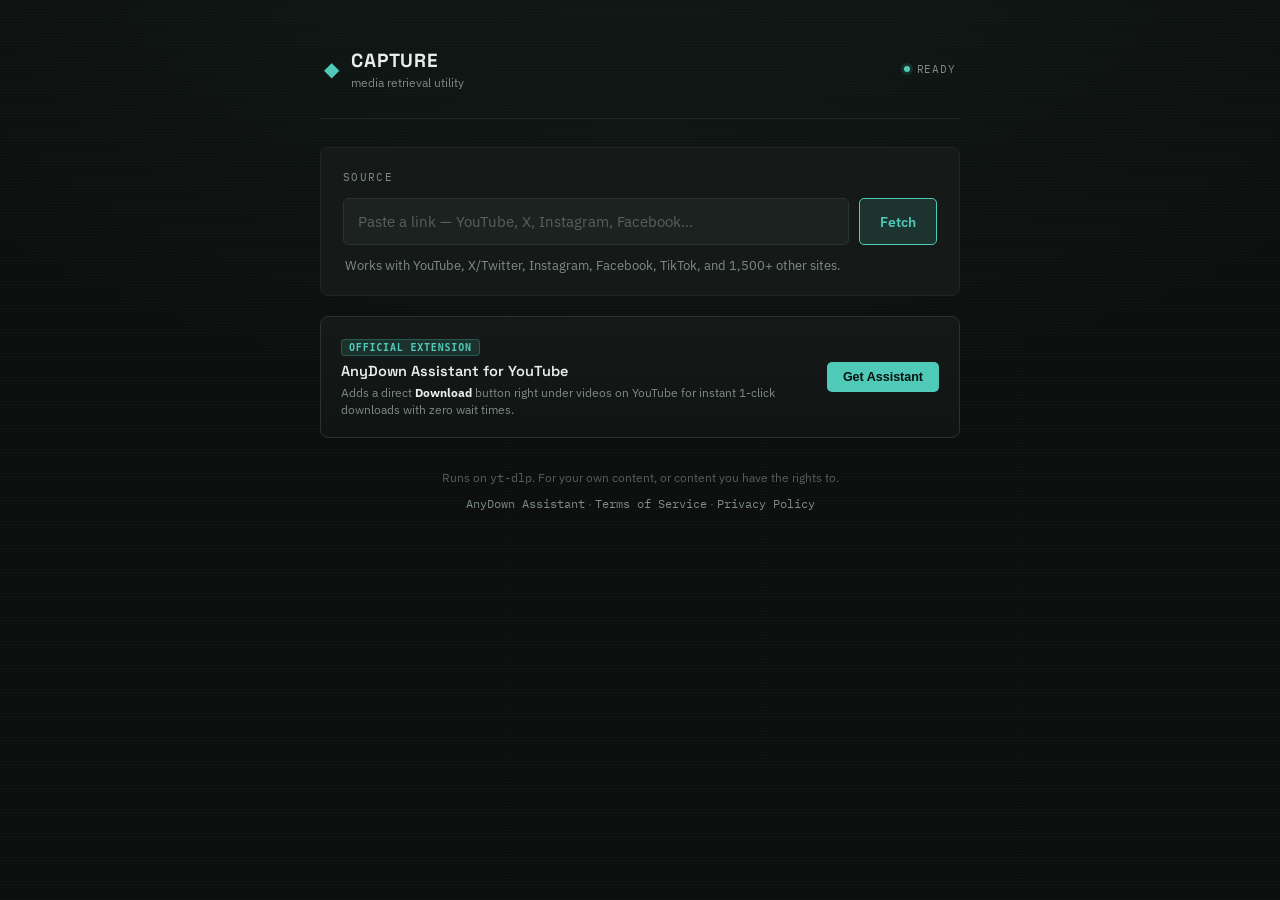
==== commit f991d9d3: "Remove the account system and quality gate entirely There is no sign-in anymore and no quality ceili" ====
--- a/frontend/index.html
+++ b/frontend/index.html
@@ -8,7 +8,6 @@
 <link rel="preconnect" href="https://fonts.gstatic.com" crossorigin />
 <link href="https://fonts.googleapis.com/css2?family=Space+Grotesk:wght@500;700&family=IBM+Plex+Sans:wght@400;500;600&family=IBM+Plex+Mono:wght@400;500&display=swap" rel="stylesheet" />
 <link rel="stylesheet" href="style.css" />
-<script src="https://accounts.google.com/gsi/client" async defer></script>
 </head>
 <body>
 
@@ -21,22 +20,6 @@
       <span class="nameplate-sub">media retrieval utility</span>
     </div>
     <div class="nameplate-right">
-      <div class="auth-bar" id="auth-bar">
-        <button type="button" class="auth-btn" id="login-trigger-btn">
-          <svg class="google-icon" viewBox="0 0 24 24" width="14" height="14">
-            <path fill="#4285F4" d="M23.745 12.27c0-.7-.06-1.4-.19-2.07H12v4.51h6.6c-.29 1.52-1.14 2.8-2.4 3.65v3h3.88c2.27-2.09 3.66-5.17 3.66-9.09z"/>
-            <path fill="#34A853" d="M12 24c3.24 0 5.95-1.08 7.93-2.91l-3.88-3c-1.08.72-2.45 1.16-4.05 1.16-3.12 0-5.77-2.1-6.72-4.93H1.26v3.09C3.29 21.48 7.35 24 12 24z"/>
-            <path fill="#FBBC05" d="M5.28 14.32c-.25-.72-.38-1.49-.38-2.32s.13-1.6.38-2.32V6.59H1.26C.46 8.18 0 9.99 0 12s.46 3.82 1.26 5.41l4.02-3.09z"/>
-            <path fill="#EA4335" d="M12 4.75c1.77 0 3.35.61 4.6 1.8l3.42-3.42C17.95 1.19 15.24 0 12 0 7.35 0 3.29 2.52 1.26 6.59l4.02 3.09c.95-2.83 3.6-4.93 6.72-4.93z"/>
-          </svg>
-          <span class="btn-label">Sign in</span>
-        </button>
-        <div class="user-badge" id="user-badge" hidden>
-          <img id="user-avatar" class="user-avatar" alt="Avatar" src="" />
-          <span id="user-name" class="user-name mono"></span>
-          <button type="button" class="logout-btn" id="logout-btn" title="Sign out">Sign out</button>
-        </div>
-      </div>
       <div class="nameplate-status"><span class="status-dot"></span>READY</div>
     </div>
   </header>
@@ -78,22 +61,6 @@
         <span class="ladder-hint" id="ladder-hint"></span>
       </div>
       <div class="ladder" id="ladder-list" role="radiogroup" aria-labelledby="ladder-label"></div>
-
-      <!-- Minimalistic Sign-In Box for > 720p qualities -->
-      <div class="minimal-auth-card" id="minimal-auth-card" hidden>
-        <div class="minimal-auth-header">
-          <div class="minimal-auth-pill">
-            <span class="lock-icon" aria-hidden="true">&#128274;</span>
-            <span id="minimal-auth-tag" class="mono">Quality Gate &gt; 720p</span>
-          </div>
-          <span class="minimal-auth-badge mono">Free Account</span>
-        </div>
-        <p class="minimal-auth-title" id="minimal-auth-title">Sign in with Google to download in full HD</p>
-        <p class="minimal-auth-sub">High-resolution formats (1080p, 1440p, 4K) require a free Google sign-in. Your download will start automatically once signed in.</p>
-        <div class="minimal-auth-btn-wrap">
-          <div id="minimal-g-signin-element"></div>
-        </div>
-      </div>
 
       <button type="button" id="download-btn" class="capture-btn" disabled>
         <span class="btn-label">Download</span>
@@ -140,26 +107,6 @@
     </p>
   </footer>
 
-</div>
-
-<!-- Google Login Modal Dialog -->
-<div class="modal-backdrop" id="login-modal" hidden>
-  <div class="modal-box" role="dialog" aria-modal="true" aria-labelledby="modal-title">
-    <button type="button" class="modal-close" id="modal-close-btn" aria-label="Close">&times;</button>
-    <div class="modal-header">
-      <div class="nameplate-mark" aria-hidden="true">&#9670;</div>
-      <h3 class="modal-title" id="modal-title">Sign in to AnyDown</h3>
-    </div>
-    <p class="modal-desc" id="modal-desc">
-      Sign in with Google to unlock 1080p, 1440p, 4K, and high-bitrate video downloads.
-    </p>
-    <div class="google-btn-container" id="google-btn-container">
-      <div id="g-signin-element"></div>
-    </div>
-    <p class="modal-notice mono">
-      By signing in, you agree to our <a href="/terms" target="_blank">Terms</a> and <a href="/privacy" target="_blank">Privacy Policy</a>.
-    </p>
-  </div>
 </div>
 
 <!-- AnyDown Assistant Setup Modal -->
--- a/frontend/style.css
+++ b/frontend/style.css
@@ -484,76 +484,6 @@
   gap: 16px;
 }
 
-.auth-bar {
-  display: flex;
-  align-items: center;
-}
-
-.auth-btn {
-  display: inline-flex;
-  align-items: center;
-  gap: 8px;
-  background: var(--surface-raised);
-  border: 1px solid var(--border);
-  color: var(--text);
-  padding: 6px 12px;
-  border-radius: var(--radius-sm);
-  font-size: 12px;
-  font-family: var(--font-body);
-  font-weight: 500;
-  cursor: pointer;
-  transition: all 0.15s ease;
-}
-
-.auth-btn:hover {
-  border-color: var(--signal);
-  color: var(--signal);
-}
-
-.google-icon {
-  display: block;
-}
-
-.user-badge {
-  display: inline-flex;
-  align-items: center;
-  gap: 8px;
-}
-
-.user-avatar {
-  width: 22px;
-  height: 22px;
-  border-radius: 50%;
-  border: 1px solid var(--border);
-  object-fit: cover;
-}
-
-.user-name {
-  font-size: 12px;
-  color: var(--text);
-  max-width: 120px;
-  overflow: hidden;
-  text-overflow: ellipsis;
-  white-space: nowrap;
-}
-
-.logout-btn {
-  background: transparent;
-  border: 1px solid var(--border-soft);
-  color: var(--text-muted);
-  font-size: 11px;
-  font-family: var(--font-mono);
-  padding: 3px 8px;
-  border-radius: 4px;
-  cursor: pointer;
-  transition: all 0.15s ease;
-}
-
-.logout-btn:hover {
-  border-color: var(--error);
-  color: var(--error);
-}
-
 /* ---------- locked rungs ---------- */
 
 .ladder-header {
@@ -569,98 +499,10 @@
   font-family: var(--font-mono);
 }
 
-.rung.locked {
-  cursor: pointer;
-}
-
-.rung.locked .rung-label {
+.rung-right {
   display: flex;
   align-items: center;
   gap: 8px;
-}
-
-.rung-lock-badge {
-  display: inline-flex;
-  align-items: center;
-  gap: 4px;
-  font-size: 11px;
-  font-family: var(--font-mono);
-  color: var(--tally);
-  background: var(--tally-dim);
-  border: 1px solid rgba(232, 163, 61, 0.35);
-  padding: 2px 7px;
-  border-radius: 4px;
-}
-
-.rung-right {
-  display: flex;
-  align-items: center;
-  gap: 8px;
-}
-
-/* ---------- minimal auth box ---------- */
-
-.minimal-auth-card {
-  margin: 14px 0 16px;
-  padding: 16px 18px;
-  background: rgba(30, 41, 59, 0.45);
-  border: 1px solid rgba(66, 133, 244, 0.35);
-  border-radius: var(--radius-sm);
-  box-shadow: 0 4px 18px rgba(0, 0, 0, 0.35);
-  animation: rise 0.25s ease both;
-}
-
-.minimal-auth-card[hidden] {
-  display: none !important;
-}
-
-.minimal-auth-header {
-  display: flex;
-  align-items: center;
-  justify-content: space-between;
-  margin-bottom: 8px;
-}
-
-.minimal-auth-pill {
-  display: inline-flex;
-  align-items: center;
-  gap: 6px;
-  background: rgba(66, 133, 244, 0.12);
-  border: 1px solid rgba(66, 133, 244, 0.28);
-  padding: 3px 8px;
-  border-radius: 4px;
-  font-size: 11px;
-  color: #8ab4f8;
-}
-
-.minimal-auth-badge {
-  font-size: 10px;
-  color: var(--text-faint);
-  letter-spacing: 0.05em;
-  text-transform: uppercase;
-}
-
-.minimal-auth-title {
-  margin: 0 0 4px;
-  font-family: var(--font-display);
-  font-size: 14.5px;
-  font-weight: 700;
-  color: var(--text);
-  letter-spacing: 0.01em;
-}
-
-.minimal-auth-sub {
-  margin: 0 0 14px;
-  font-size: 12px;
-  color: var(--text-muted);
-  line-height: 1.45;
-}
-
-.minimal-auth-btn-wrap {
-  display: flex;
-  justify-content: flex-start;
-  align-items: center;
-  min-height: 42px;
 }
 
 /* ---------- modal dialog ---------- */
@@ -729,13 +571,6 @@
   color: var(--text-muted);
   line-height: 1.5;
   margin: 0 0 20px;
-}
-
-.google-btn-container {
-  display: flex;
-  justify-content: center;
-  margin: 24px 0 16px;
-  min-height: 44px;
 }
 
 .modal-notice {
